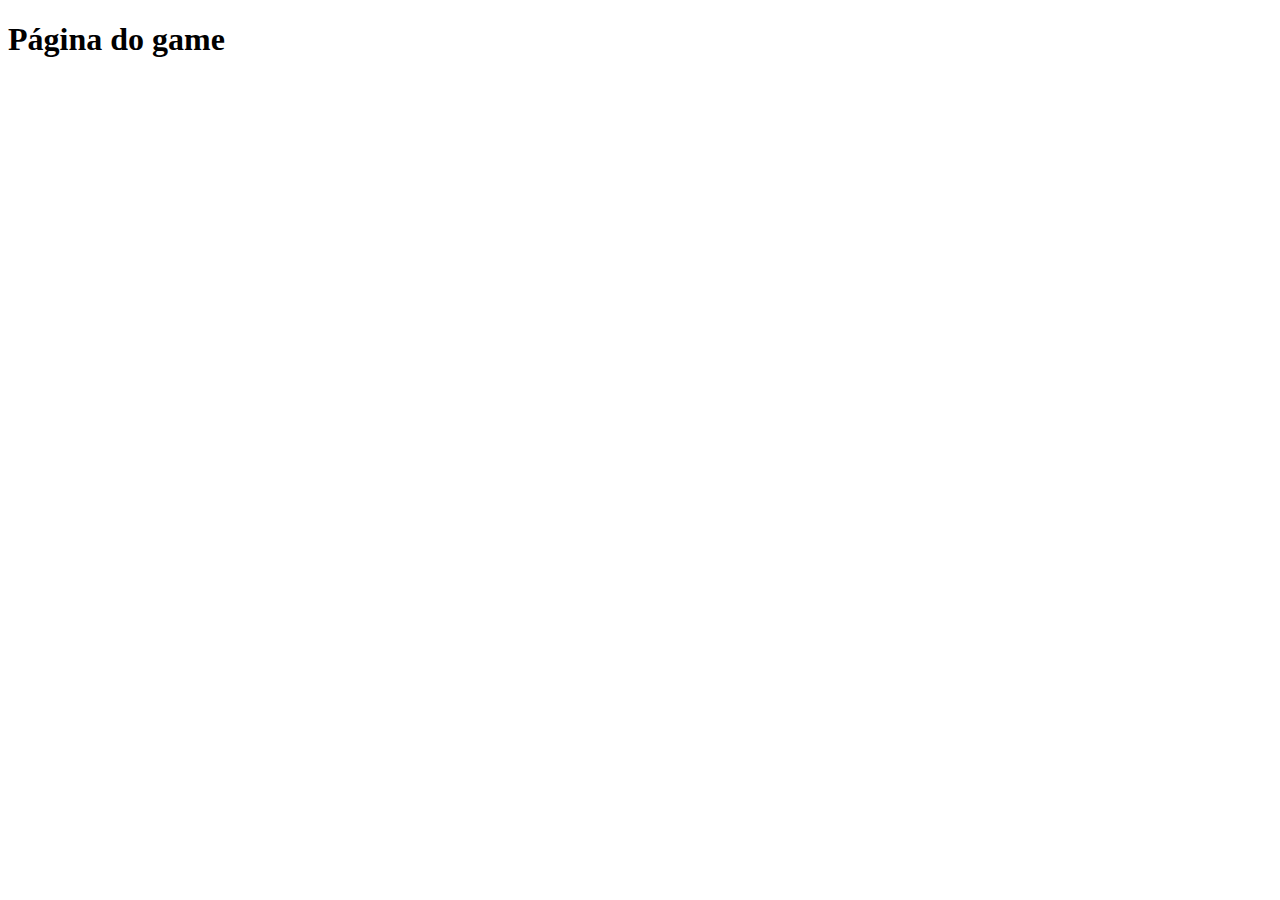
==== pages/game.html @ 0efd312e "primeiro commit" ====
<!DOCTYPE html>
<html lang="en">
  <head>
    <meta charset="UTF-8" />
    <meta http-equiv="X-UA-Compatible" content="IE=edge" />
    <meta name="viewport" content="width=device-width, initial-scale=1.0" />
    <title>Jogo da memória</title>
  </head>
  <body>
    <h1>Página do game</h1>
  </body>
</html>
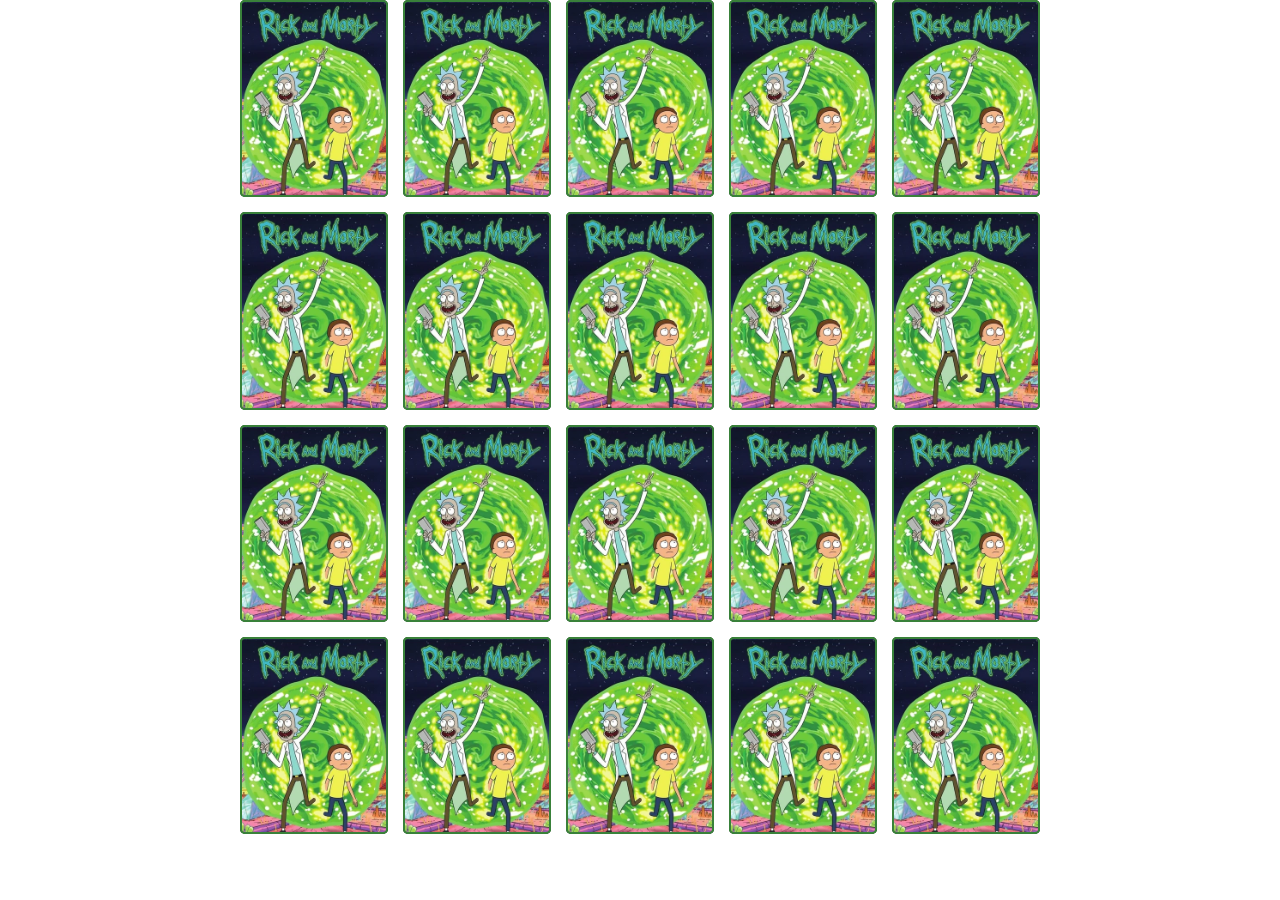
==== commit 0e140fb8: "create card" ====
--- a/pages/game.html
+++ b/pages/game.html
@@ -5,8 +5,13 @@
     <meta http-equiv="X-UA-Compatible" content="IE=edge" />
     <meta name="viewport" content="width=device-width, initial-scale=1.0" />
     <title>Jogo da memória</title>
+
+    <link rel="stylesheet" href="../css/style.css" />
+    <link rel="stylesheet" href="../css/game.css" />
+
+    <script src="../js/game.js" defer></script>
   </head>
   <body>
-    <h1>Página do game</h1>
+    <div class="grid"></div>
   </body>
 </html>
--- a/css/style.css
+++ b/css/style.css
@@ -0,0 +1,12 @@
+@import url('https://fonts.googleapis.com/css2?family=Press+Start+2P&display=swap');
+@import './login.css';
+
+*{
+  margin: 0;
+  padding: 0;
+  box-sizing: border-box;
+  list-style: none;
+  border: none;
+
+  font-family: 'Press Start 2P', cursive;
+}--- a/css/game.css
+++ b/css/game.css
@@ -0,0 +1,44 @@
+.grid{
+  display: grid;
+  grid-template-columns: repeat(5, 1fr);
+  gap: 15px;
+  width: 100%;
+  max-width: 800px;
+  margin: 0 auto;
+}
+
+.card{
+  width: 100%;
+  /* aspect-ratio é a proporção entre altura e largura */
+  aspect-ratio: 3/4;
+  background-color: #333;
+  border-radius: 5px;
+  position: relative;
+  transition: all 400ms ease;
+  transform-style: preserve-3d;
+}
+
+.face{
+  width: 100%;
+  height: 100%;
+  position: absolute;
+  background-size: cover;
+  background-position: center;
+  border: 2px solid #39813a;
+  border-radius: 5px;
+}
+
+.front{
+  transform: rotateY(180deg);
+
+}
+
+.back{
+  background-image: url('../images/back.png');
+  /* Para esconder a carta após girar */
+  backface-visibility: hidden;
+}
+
+.card:hover{
+  transform: rotateY(180deg);
+}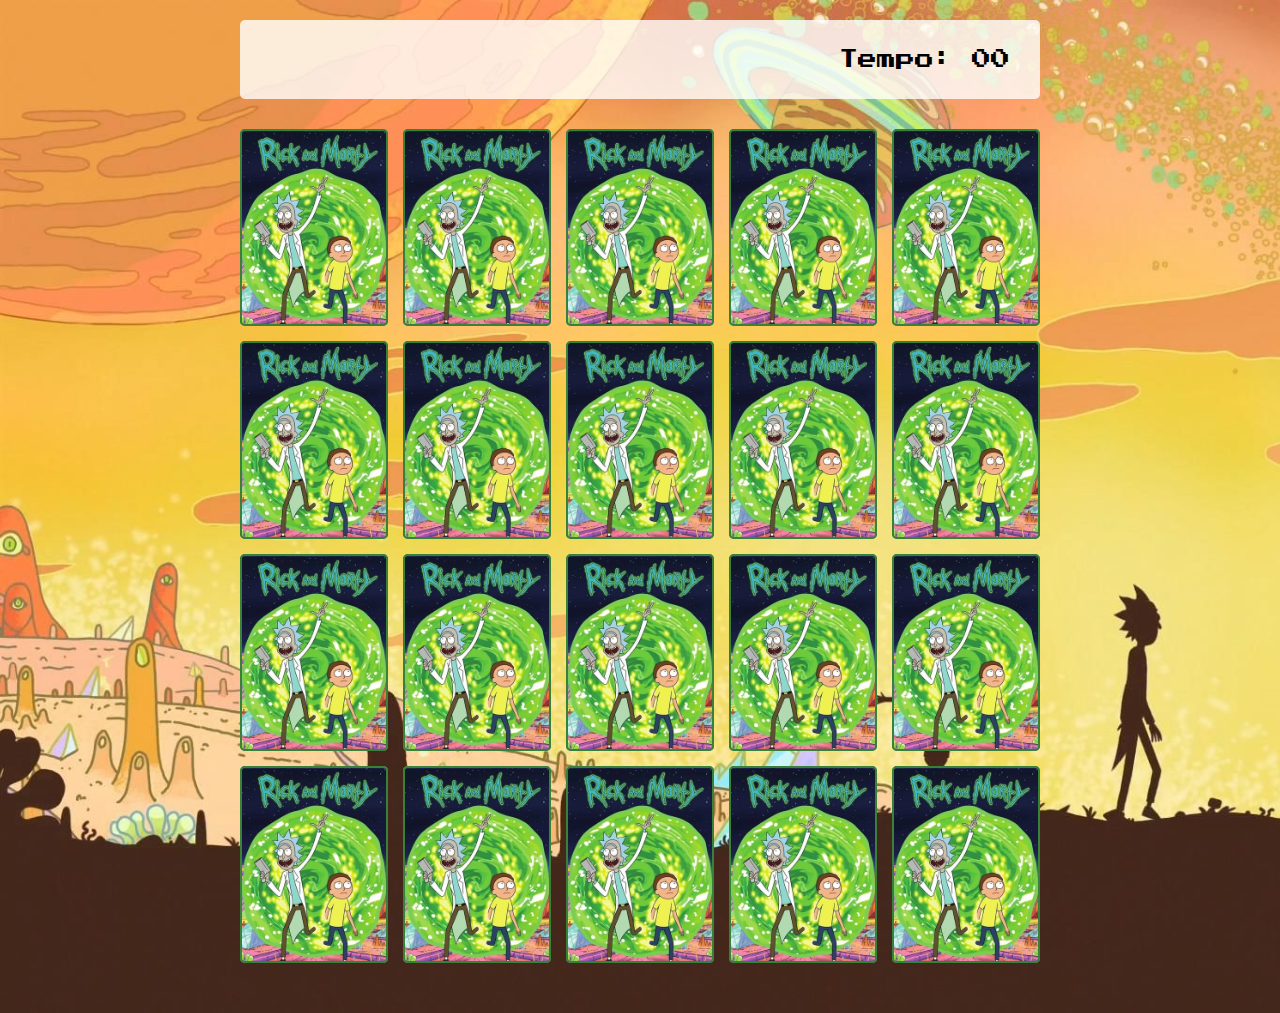
==== commit c0ba35a5: "finalizado" ====
--- a/pages/game.html
+++ b/pages/game.html
@@ -12,6 +12,12 @@
     <script src="../js/game.js" defer></script>
   </head>
   <body>
-    <div class="grid"></div>
+    <main>
+      <header>
+        <span class="player"></span>
+        <span>Tempo: <span class="timer">00</span></span>
+      </header>
+      <div class="grid"></div>
+    </main>
   </body>
 </html>
--- a/css/game.css
+++ b/css/game.css
@@ -1,3 +1,27 @@
+main{
+  display: flex;
+  flex-direction: column;
+  width: 100%;
+  background-image: url('../images/bg.jpg');
+  background-size: cover;
+  min-height: 100vh;
+  align-items: center;
+  justify-content: center;
+  padding: 20px 20px 50px;
+}
+
+header{
+  display: flex;
+  align-items: center;
+  justify-content: space-between;
+  width: 800px;
+  padding: 30px;
+  margin: 0 0 30px;
+  border-radius: 5px;
+  background-color: rgba(255, 255, 255, .8);
+  font-size: 1.2em;
+}
+
 .grid{
   display: grid;
   grid-template-columns: repeat(5, 1fr);
@@ -11,11 +35,11 @@
   width: 100%;
   /* aspect-ratio é a proporção entre altura e largura */
   aspect-ratio: 3/4;
-  background-color: #333;
   border-radius: 5px;
   position: relative;
   transition: all 400ms ease;
   transform-style: preserve-3d;
+  background-color: #ccc;
 }
 
 .face{
@@ -26,6 +50,7 @@
   background-position: center;
   border: 2px solid #39813a;
   border-radius: 5px;
+  transition: all 400ms ease;
 }
 
 .front{
@@ -39,6 +64,11 @@
   backface-visibility: hidden;
 }
 
-.card:hover{
-  transform: rotateY(180deg);
+.reveal-card {
+ transform: rotateY(180deg);
+}
+
+.disabled-card {
+  filter: saturate(0);
+  opacity: 0.5;
 }